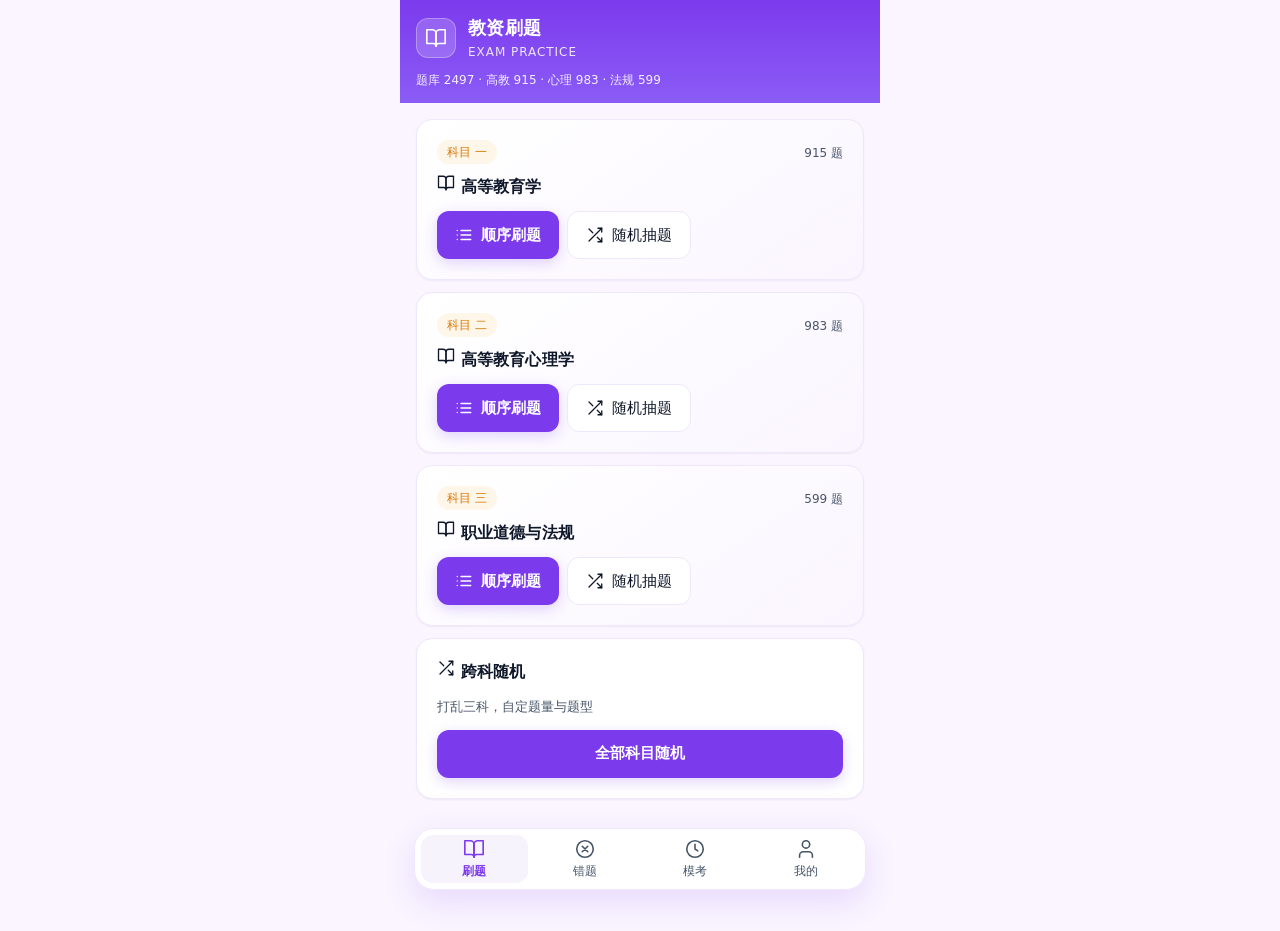
==== index.html @ 5029263a "feat: redesign app with design tokens, SVG icon set, and a11y polish" ====
<!DOCTYPE html>
<html lang="zh-CN">
<head>
<meta charset="UTF-8" />
<meta name="viewport" content="width=device-width, initial-scale=1, viewport-fit=cover" />
<meta name="theme-color" content="#7C3AED" />
<title>教资刷题</title>
<link rel="stylesheet" href="assets/design-tokens.css" />
<style>
  * { box-sizing: border-box; -webkit-tap-highlight-color: transparent; }
  html { max-width: 480px; margin: 0 auto; }
  body {
    margin: 0;
    font-family: var(--font-sans);
    font-size: var(--text-base);
    line-height: 1.5;
    color: var(--color-foreground);
    background: var(--color-background);
    min-height: 100vh;
    padding-bottom: calc(88px + env(safe-area-inset-bottom, 0px));
  }
  button, input, select { font: inherit; cursor: pointer; }
  button:focus-visible, a:focus-visible, select:focus-visible, input:focus-visible {
    outline: 2px solid var(--color-ring);
    outline-offset: 2px;
  }
  @media (prefers-reduced-motion: reduce) {
    *, *::before, *::after { transition: none !important; animation: none !important; }
  }

  .icon {
    width: 22px;
    height: 22px;
    flex: 0 0 auto;
    stroke: currentColor;
    fill: none;
    stroke-width: 1.75;
    stroke-linecap: round;
    stroke-linejoin: round;
  }
  .icon-sm { width: 18px; height: 18px; }

  header.app {
    position: sticky;
    top: 0;
    z-index: 20;
    padding: calc(14px + env(safe-area-inset-top, 0px)) var(--space-page) 14px;
    background: linear-gradient(180deg, var(--color-primary), var(--color-secondary));
    color: var(--color-on-primary);
  }
  .brand {
    display: flex;
    align-items: center;
    gap: var(--space-3);
  }
  .brand-mark {
    width: 40px;
    height: 40px;
    border-radius: var(--radius-md);
    background: rgba(255,255,255,0.18);
    border: 1px solid rgba(255,255,255,0.3);
    display: grid;
    place-items: center;
  }
  .brand-mark svg { width: 22px; height: 22px; }
  .brand h1 {
    margin: 0;
    font-size: var(--text-lg);
    font-weight: 650;
    letter-spacing: 0.02em;
  }
  .brand p {
    margin: 2px 0 0;
    font-size: var(--text-xs);
    opacity: 0.85;
    letter-spacing: 0.08em;
  }
  #bankMeta {
    margin-top: 10px;
    font-size: var(--text-xs);
    opacity: 0.9;
  }

  main {
    padding: var(--space-4) var(--space-page) var(--space-8);
  }

  nav.tabbar {
    position: fixed;
    left: 50%;
    transform: translateX(-50%);
    bottom: calc(10px + env(safe-area-inset-bottom, 0px));
    width: min(452px, calc(100% - 24px));
    display: grid;
    grid-template-columns: repeat(4, 1fr);
    gap: var(--space-1);
    padding: 6px;
    background: rgba(255,255,255,0.96);
    border: 1px solid var(--color-border);
    border-radius: var(--radius-xl);
    box-shadow: var(--shadow-nav);
    backdrop-filter: blur(10px);
    z-index: 30;
  }
  nav.tabbar button {
    min-height: var(--hit-min);
    border: 0;
    border-radius: var(--radius-md);
    background: transparent;
    color: var(--color-muted-foreground);
    display: flex;
    flex-direction: column;
    align-items: center;
    justify-content: center;
    gap: 2px;
    font-size: var(--text-xs);
    transition: background 0.18s ease, color 0.18s ease;
  }
  nav.tabbar button.active {
    background: var(--color-muted);
    color: var(--color-primary);
    font-weight: 600;
  }

  .card {
    background: var(--card-bg);
    border: 1px solid var(--card-border);
    border-radius: var(--radius-card);
    box-shadow: var(--shadow-sm);
    padding: var(--space-card);
    margin-bottom: var(--space-3);
    transition: box-shadow 0.2s ease, border-color 0.2s ease;
  }
  .card.hero { background: linear-gradient(145deg, #fff 0%, var(--color-violet-50) 100%); }
  .muted { color: var(--color-muted-foreground); font-size: var(--text-sm); }
  h2 {
    margin: 0 0 var(--space-2);
    font-size: var(--text-md);
    font-weight: 650;
    letter-spacing: 0.01em;
  }
  .stem {
    margin: var(--space-3) 0 var(--space-4);
    font-size: var(--text-md);
    line-height: 1.65;
    font-weight: 500;
  }

  .btn {
    min-height: var(--hit-min);
    display: inline-flex;
    align-items: center;
    justify-content: center;
    gap: 8px;
    border: 0;
    border-radius: var(--radius-control);
    padding: 0 18px;
    background: var(--button-bg);
    color: var(--button-fg);
    font-size: var(--text-base);
    font-weight: 600;
    box-shadow: 0 4px 14px rgba(124, 58, 237, 0.22);
    transition: transform 0.12s ease, filter 0.15s ease;
  }
  .btn:hover { filter: brightness(1.05); }
  .btn:active { transform: scale(0.98); }
  .btn.ghost {
    background: var(--color-card);
    color: var(--color-foreground);
    border: 1px solid var(--color-border);
    box-shadow: none;
    font-weight: 500;
  }
  .btn.danger {
    background: var(--color-destructive);
    box-shadow: 0 4px 14px rgba(220, 38, 38, 0.2);
  }
  .btn.block { width: 100%; }
  .row {
    display: flex;
    flex-wrap: wrap;
    gap: var(--space-2);
    margin-top: var(--space-3);
    align-items: center;
  }

  .badge {
    display: inline-flex;
    align-items: center;
    min-height: 24px;
    padding: 0 10px;
    border-radius: var(--radius-pill);
    background: var(--color-muted);
    color: var(--color-muted-foreground);
    font-size: var(--text-xs);
    margin-right: 6px;
    margin-bottom: 6px;
    white-space: nowrap;
  }
  .badge.accent {
    background: var(--color-muted);
    color: var(--color-primary);
    border: 1px solid var(--color-border);
  }
  .badge.gold {
    background: #FEF6E8;
    color: var(--color-warning, #D97706);
  }

  .opt {
    display: flex;
    width: 100%;
    min-height: var(--hit-min);
    align-items: flex-start;
    gap: var(--space-3);
    text-align: left;
    border: 1.5px solid var(--option-border);
    border-radius: var(--radius-control);
    background: var(--option-bg);
    padding: 12px;
    margin-bottom: var(--space-2);
    font-size: var(--text-base);
    line-height: 1.45;
    transition: border-color 0.15s ease, background 0.15s ease;
  }
  .opt .bubble {
    width: 28px;
    height: 28px;
    border-radius: 50%;
    border: 1.5px solid var(--color-border);
    display: grid;
    place-items: center;
    font-size: var(--text-xs);
    font-weight: 700;
    color: var(--color-muted-foreground);
    margin-top: 2px;
  }
  .opt .otext { flex: 1; padding-top: 3px; min-width: 0; }
  .opt.selected {
    border-color: var(--color-primary);
    background: var(--option-selected-bg);
  }
  .opt.selected .bubble {
    background: var(--color-primary);
    border-color: var(--color-primary);
    color: var(--color-on-primary);
  }
  .opt.correct {
    border-color: var(--color-success);
    background: var(--option-correct-bg);
  }
  .opt.correct .bubble {
    background: var(--color-success);
    border-color: var(--color-success);
    color: var(--color-on-primary);
  }
  .opt.wrong {
    border-color: var(--color-destructive);
    background: var(--option-wrong-bg);
  }
  .opt.wrong .bubble {
    background: var(--color-destructive);
    border-color: var(--color-destructive);
    color: var(--color-on-primary);
  }

  .qhead {
    display: flex;
    justify-content: space-between;
    align-items: flex-start;
    gap: var(--space-2);
  }
  .qindex {
    font-size: var(--text-xs);
    color: var(--color-muted-foreground);
    font-variant-numeric: tabular-nums;
    white-space: nowrap;
    padding-top: 4px;
  }
  .stat-grid {
    display: grid;
    grid-template-columns: repeat(3, 1fr);
    gap: var(--space-2);
    margin-top: var(--space-3);
  }
  .stat {
    background: var(--color-muted);
    border-radius: var(--radius-md);
    padding: 12px 8px;
    text-align: center;
  }
  .stat .n {
    font-size: var(--text-lg);
    font-weight: 700;
    color: var(--color-primary);
    font-variant-numeric: tabular-nums;
  }
  .stat .l {
    font-size: var(--text-xs);
    color: var(--color-muted-foreground);
    margin-top: 2px;
  }
  .result-line {
    display: flex;
    align-items: center;
    justify-content: space-between;
    gap: var(--space-2);
    width: 100%;
    flex-wrap: wrap;
  }
  .tag-ok { color: var(--color-success); font-weight: 650; display: inline-flex; align-items: center; gap: 6px; }
  .tag-bad { color: var(--color-destructive); font-weight: 650; display: inline-flex; align-items: center; gap: 6px; }
  .hidden { display: none !important; }
  label { font-size: var(--text-base); }
  select, input[type="number"] {
    min-height: 44px;
    padding: 8px 10px;
    border: 1px solid var(--color-border);
    border-radius: var(--radius-control);
    background: var(--color-card);
    color: var(--color-foreground);
  }
  .icon-row {
    display: inline-flex;
    align-items: center;
    gap: 6px;
  }

  @media (min-width: 768px) {
    main { max-width: 480px; margin: 0 auto; }
  }
</style>
</head>
<body>
<svg xmlns="http://www.w3.org/2000/svg" style="display:none" aria-hidden="true">
  <symbol id="i-book" viewBox="0 0 24 24"><path d="M2 3h6a4 4 0 0 1 4 4v14a3 3 0 0 0-3-3H2z"/><path d="M22 3h-6a4 4 0 0 0-4 4v14a3 3 0 0 1 3-3h7z"/></symbol>
  <symbol id="i-x-circle" viewBox="0 0 24 24"><circle cx="12" cy="12" r="9"/><path d="m15 9-6 6M9 9l6 6"/></symbol>
  <symbol id="i-clock" viewBox="0 0 24 24"><circle cx="12" cy="12" r="9"/><path d="M12 7v5l3 2"/></symbol>
  <symbol id="i-user" viewBox="0 0 24 24"><path d="M19 21v-2a4 4 0 0 0-4-4H9a4 4 0 0 0-4 4v2"/><circle cx="12" cy="7" r="4"/></symbol>
  <symbol id="i-check-circle" viewBox="0 0 24 24"><circle cx="12" cy="12" r="9"/><path d="m9 12 2 2 4-4"/></symbol>
  <symbol id="i-shuffle" viewBox="0 0 24 24"><path d="M16 3h5v5"/><path d="M4 20 21 3"/><path d="M21 16v5h-5"/><path d="m15 15 6 6"/><path d="M4 4l5 5"/></symbol>
  <symbol id="i-list" viewBox="0 0 24 24"><path d="M8 6h13M8 12h13M8 18h13M3 6h.01M3 12h.01M3 18h.01"/></symbol>
  <symbol id="i-pencil" viewBox="0 0 24 24"><path d="M12 20h9"/><path d="M16.5 3.5a2.1 2.1 0 0 1 3 3L7 19l-4 1 1-4Z"/></symbol>
</svg>

<header class="app">
  <div class="brand">
    <div class="brand-mark" aria-hidden="true">
      <svg class="icon" style="stroke:#fff"><use href="#i-book"/></svg>
    </div>
    <div>
      <h1>教资刷题</h1>
      <p>EXAM PRACTICE</p>
    </div>
  </div>
  <div id="bankMeta">加载题库…</div>
</header>
<main id="main"></main>
<nav class="tabbar" id="tabbar" aria-label="主导航">
  <button type="button" data-tab="practice" class="active" aria-current="page">
    <svg class="icon" aria-hidden="true"><use href="#i-book"/></svg>刷题
  </button>
  <button type="button" data-tab="wrong">
    <svg class="icon" aria-hidden="true"><use href="#i-x-circle"/></svg>错题
  </button>
  <button type="button" data-tab="exam">
    <svg class="icon" aria-hidden="true"><use href="#i-clock"/></svg>模考
  </button>
  <button type="button" data-tab="me">
    <svg class="icon" aria-hidden="true"><use href="#i-user"/></svg>我的
  </button>
</nav>
<script src="bank.js"></script>
<script>
(function () {
  const STATE_KEY = "jiaozhi_v1";
  const TYPE_LABEL = { single: "单选", multiple: "多选", judge: "判断" };
  const subjName = {
    edu: "高等教育学",
    psy: "高等教育心理学",
    law: "职业道德与法规",
    unknown: "其他",
  };

  let practiceSession = null;
  let examSession = null;

  function bankReady() {
    return Array.isArray(window.BANK) && window.BANK.length > 0;
  }

  function emptyState() {
    return {
      wrong: [],
      progress: {},
      exams: [],
      settings: { autoRemoveWrong: false },
    };
  }

  function loadState() {
    try {
      const raw = localStorage.getItem(STATE_KEY);
      if (!raw) return emptyState();
      const s = JSON.parse(raw);
      return {
        wrong: Array.isArray(s.wrong) ? s.wrong : [],
        progress: s.progress || {},
        exams: Array.isArray(s.exams) ? s.exams.slice(0, 20) : [],
        settings: {
          autoRemoveWrong: !!((s.settings || {}).autoRemoveWrong),
        },
      };
    } catch (e) {
      try {
        localStorage.removeItem(STATE_KEY);
      } catch (e2) {}
      return emptyState();
    }
  }

  function saveState(state) {
    try {
      localStorage.setItem(STATE_KEY, JSON.stringify(state));
    } catch (e) {
      alert("进度保存失败，已尝试继续");
    }
  }

  function scoreAnswer(type, userAnswer, keyAnswer) {
    const u = (userAnswer || []).slice().sort().join(",");
    const k = (keyAnswer || []).slice().sort().join(",");
    return u === k && u.length > 0;
  }

  function escapeHtml(s) {
    return String(s).replace(/[&<>"']/g, (c) =>
      ({ "&": "&amp;", "<": "&lt;", ">": "&gt;", '"': "&quot;", "'": "&#39;" }[c])
    );
  }

  function icon(name, cls) {
    return (
      '<svg class="icon ' +
      (cls || "") +
      '" aria-hidden="true"><use href="#i-' +
      name +
      '"/></svg>'
    );
  }

  function bubbleLabel(id) {
    if (id === "TRUE") return "对";
    if (id === "FALSE") return "错";
    return id;
  }

  function pickRandom(list, n) {
    const arr = list.slice();
    for (let i = arr.length - 1; i > 0; i--) {
      const j = Math.floor(Math.random() * (i + 1));
      const t = arr[i];
      arr[i] = arr[j];
      arr[j] = t;
    }
    return arr.slice(0, Math.max(0, n));
  }

  function filterBySubject(subject) {
    if (!subject || subject === "all") return window.BANK.slice();
    return window.BANK.filter((q) => q.subject === subject);
  }

  function addWrong(state, q) {
    if (state.wrong.indexOf(q.uid) < 0) state.wrong.push(q.uid);
  }

  function removeWrong(state, uid) {
    state.wrong = state.wrong.filter((x) => x !== uid);
  }

  function showTab(name) {
    document.querySelectorAll("#tabbar button").forEach((b) => {
      const on = b.dataset.tab === name;
      b.classList.toggle("active", on);
      if (on) b.setAttribute("aria-current", "page");
      else b.removeAttribute("aria-current");
    });
    render(name);
  }

  function render(tab) {
    const main = document.getElementById("main");
    const meta = document.getElementById("bankMeta");
    if (!bankReady()) {
      meta.textContent = "题库未就绪";
      main.innerHTML =
        '<div class="card"><h2>题库未就绪</h2><p class="muted">请先生成 bank.js 再使用刷题功能。</p></div>';
      return;
    }
    meta.textContent =
      "题库 " +
      window.BANK.length +
      " · 高教 " +
      filterBySubject("edu").length +
      " · 心理 " +
      filterBySubject("psy").length +
      " · 法规 " +
      filterBySubject("law").length;
    if (tab === "practice") renderPractice(main);
    else if (tab === "wrong") renderWrong(main);
    else if (tab === "exam") renderExam(main);
    else renderMe(main);
  }

  function startSession(list, subject, modeLabel) {
    if (!list.length) {
      alert("该科暂无题");
      return;
    }
    practiceSession = {
      list: list.slice(),
      idx: 0,
      subject: subject,
      modeLabel: modeLabel,
      selected: [],
      locked: false,
    };
    JZ.showTab("practice");
  }

  function startSeq(subject) {
    startSession(filterBySubject(subject), subject, "顺序");
  }

  function startRand(subject) {
    const main = document.getElementById("main");
    const base = filterBySubject(subject);
    main.innerHTML =
      '<div class="card"><h2>' +
      icon("shuffle") +
      " 随机抽题</h2>" +
      '<p class="muted">科目：' +
      (subject === "all" ? "全部" : subjName[subject] || subject) +
      " · 池内 " +
      base.length +
      " 题</p>" +
      '<div class="row"><label for="randN">题量</label> <select id="randN"><option>10</option><option selected>20</option><option>50</option><option value="custom">自定义</option></select> ' +
      '<input id="randCustom" class="hidden" type="number" min="1" placeholder="N" aria-label="自定义题量" style="width:88px" /></div>' +
      '<div class="row"><label><input type="checkbox" data-type="single" checked /> 单选</label>' +
      '<label><input type="checkbox" data-type="multiple" checked /> 多选</label>' +
      '<label><input type="checkbox" data-type="judge" checked /> 判断</label></div>' +
      '<div class="row"><button type="button" class="btn" id="randGo">开始</button>' +
      '<button type="button" class="btn ghost" id="randBack">返回</button></div></div>';
    const nSel = document.getElementById("randN");
    const nCustom = document.getElementById("randCustom");
    nSel.addEventListener("change", () =>
      nCustom.classList.toggle("hidden", nSel.value !== "custom")
    );
    document.getElementById("randBack").addEventListener("click", () => {
      practiceSession = null;
      JZ.showTab("practice");
    });
    document.getElementById("randGo").addEventListener("click", () => {
      const types = Array.from(
        main.querySelectorAll("input[data-type]:checked")
      ).map((x) => x.dataset.type);
      let n =
        nSel.value === "custom"
          ? parseInt(nCustom.value || "0", 10)
          : parseInt(nSel.value, 10);
      const pool = base.filter((q) => types.indexOf(q.type) >= 0);
      if (!n || n < 1) n = Math.min(20, pool.length);
      startSession(pickRandom(pool, n), subject, "随机");
    });
  }

  function renderPractice(main) {
    const state = JZ.loadState();
    if (!practiceSession) {
      const cards = ["edu", "psy", "law"]
        .map((s, i) => {
          const n = filterBySubject(s).length;
          const tag = ["一", "二", "三"][i];
          return (
            '<div class="card hero"><div class="qhead"><div><span class="badge gold">科目 ' +
            tag +
            '</span><h2 style="margin:4px 0 0">' +
            icon("book", "icon-sm") +
            " " +
            subjName[s] +
            '</h2></div><div class="qindex">' +
            n +
            ' 题</div></div><div class="row">' +
            '<button type="button" class="btn" data-go="seq" data-subject="' +
            s +
            '">' +
            icon("list", "icon-sm") +
            "顺序刷题</button>" +
            '<button type="button" class="btn ghost" data-go="rand" data-subject="' +
            s +
            '">' +
            icon("shuffle", "icon-sm") +
            "随机抽题</button></div></div>"
          );
        })
        .join("");
      main.innerHTML =
        cards +
        '<div class="card"><h2>' +
        icon("shuffle", "icon-sm") +
        ' 跨科随机</h2><p class="muted">打乱三科，自定题量与题型</p><div class="row">' +
        '<button type="button" class="btn block" data-go="rand" data-subject="all">全部科目随机</button>' +
        "</div></div>";
      main.querySelectorAll("[data-go]").forEach((b) => {
        b.addEventListener("click", () => {
          if (b.dataset.go === "seq") startSeq(b.dataset.subject);
          else startRand(b.dataset.subject);
        });
      });
      return;
    }
    drawQuestion(main, state);
  }

  function renderOptions(container, q, options) {
    container.innerHTML = options
      .map(
        (o) =>
          '<button type="button" class="opt" data-id="' +
          o.id +
          '"><span class="bubble">' +
          bubbleLabel(o.id) +
          '</span><span class="otext">' +
          escapeHtml(o.value) +
          "</span></button>"
      )
      .join("");
    container.querySelectorAll(".opt").forEach((btn) => {
      btn.addEventListener("click", () => onPick(btn, q));
    });
  }

  function onPick(btn, q) {
    if (!practiceSession || practiceSession.locked) return;
    const id = btn.dataset.id;
    if (q.type === "multiple") {
      btn.classList.toggle("selected");
    } else {
      document
        .querySelectorAll("#opts .opt")
        .forEach((b) => b.classList.remove("selected"));
      btn.classList.add("selected");
      practiceSession.selected = [id];
      lockAnswer(document.getElementById("main"), JZ.loadState(), false);
    }
  }

  function currentSelected() {
    return Array.from(document.querySelectorAll("#opts .opt.selected")).map(
      (b) => b.dataset.id
    );
  }

  function lockAnswer(main, state, isMultiple) {
    const s = practiceSession;
    if (!s || s.locked) return;
    const q = s.list[s.idx];
    const selected = isMultiple ? currentSelected() : s.selected;
    if (!selected.length) return;
    s.selected = selected;
    s.locked = true;
    const ok = JZ.scoreAnswer(q.type, selected, q.answer);
    document.querySelectorAll("#opts .opt").forEach((b) => {
      const id = b.dataset.id;
      const should = q.answer.indexOf(id) >= 0;
      if (should) b.classList.add("correct");
      else if (b.classList.contains("selected")) b.classList.add("wrong");
      b.disabled = true;
    });
    if (!ok) addWrong(state, q);
    else if (state.settings.autoRemoveWrong) removeWrong(state, q.uid);
    JZ.saveState(state);
    const actions = document.getElementById("actions");
    actions.innerHTML =
      '<div class="result-line"><span class="' +
      (ok ? "tag-ok" : "tag-bad") +
      '">' +
      icon(ok ? "check-circle" : "x-circle", "icon-sm") +
      (ok ? "答对" : "答错 · 正确 " + q.answer.join("")) +
      '</span><button type="button" class="btn" id="nextBtn">下一题</button></div>';
    document.getElementById("nextBtn").addEventListener("click", () => {
      s.idx += 1;
      s.selected = [];
      s.locked = false;
      JZ.showTab("practice");
    });
  }

  function drawQuestion(main, state) {
    const s = practiceSession;
    const q = s.list[s.idx];
    if (!q) {
      practiceSession = null;
      renderPractice(main);
      return;
    }
    const typeLabel = TYPE_LABEL[q.type] || q.type;
    main.innerHTML =
      '<div class="card">' +
      '<div class="qhead"><div><span class="badge accent">' +
      typeLabel +
      '</span><span class="badge">' +
      s.modeLabel +
      '</span><span class="badge">' +
      (subjName[q.subject] || q.subject) +
      '</span></div><div class="qindex">' +
      (s.idx + 1) +
      "/" +
      s.list.length +
      '</div></div>' +
      '<div class="stem">' +
      escapeHtml(q.stem) +
      '</div><div id="opts"></div>' +
      '<div class="row" id="actions">' +
      '<button type="button" class="btn ghost" id="quitBtn">退出</button></div></div>';
    const opts = document.getElementById("opts");
    if (q.type === "judge") {
      renderOptions(opts, q, [
        { id: "TRUE", value: "正确" },
        { id: "FALSE", value: "错误" },
      ]);
    } else {
      renderOptions(opts, q, q.options);
    }
    const actions = document.getElementById("actions");
    document.getElementById("quitBtn").addEventListener("click", () => {
      practiceSession = null;
      JZ.showTab("practice");
    });
    if (q.type === "multiple") {
      const submit = document.createElement("button");
      submit.type = "button";
      submit.className = "btn";
      submit.id = "submitBtn";
      submit.textContent = "提交";
      actions.appendChild(submit);
      submit.addEventListener("click", () => lockAnswer(main, state, true));
    }
  }

  function renderWrong(main) {
    const state = JZ.loadState();
    const all = state.wrong
      .map((uid) => window.BANK.find((q) => q.uid === uid))
      .filter(Boolean);
    const missing = state.wrong.length - all.length;
    if (missing > 0) {
      state.wrong = all.map((q) => q.uid);
      JZ.saveState(state);
    }
    let filter = "all";
    function draw() {
      const list =
        filter === "all" ? all : all.filter((q) => q.subject === filter);
      const emptyArt =
        !all.length
          ? '<div class="card" style="text-align:center"><img src="assets/empty-state.png" alt="" width="160" height="160" style="width:160px;height:160px;object-fit:contain;border-radius:12px" /><p class="muted">暂无错题，继续保持</p></div>'
          : "";
      main.innerHTML =
        emptyArt +
        '<div class="card"><h2>' +
        icon("x-circle", "icon-sm") +
        ' 错题本</h2><p class="muted">' +
        all.length +
        " 题" +
        (missing ? "（已清理 " + missing + " 条失效）" : "") +
        '</p><div class="row">' +
        '<button type="button" class="btn ghost" data-f="all">全部</button>' +
        '<button type="button" class="btn ghost" data-f="edu">高教</button>' +
        '<button type="button" class="btn ghost" data-f="psy">心理</button>' +
        '<button type="button" class="btn ghost" data-f="law">道德法规</button>' +
        '<button type="button" class="btn" id="reWrong">重刷 ' +
        list.length +
        " 题</button></div></div>" +
        list
          .map(
            (q, i) =>
              '<div class="card"><div class="qhead"><div><span class="badge accent">' +
              (TYPE_LABEL[q.type] || "") +
              '</span><span class="badge">' +
              (subjName[q.subject] || q.subject) +
              '</span></div></div><div class="stem">' +
              escapeHtml(q.stem) +
              '</div><div class="row"><button type="button" class="btn ghost" data-off="' +
              i +
              '">移出</button></div></div>'
          )
          .join("");
      main.querySelectorAll("[data-f]").forEach((b) =>
        b.addEventListener("click", () => {
          filter = b.dataset.f;
          draw();
        })
      );
      main.querySelectorAll("[data-off]").forEach((b) =>
        b.addEventListener("click", () => {
          const q = list[parseInt(b.dataset.off, 10)];
          removeWrong(state, q.uid);
          JZ.saveState(state);
          renderWrong(main);
        })
      );
      const re = document.getElementById("reWrong");
      if (re)
        re.addEventListener("click", () => {
          if (!list.length) return;
          startSession(list.slice(), filter, "错题重刷");
        });
    }
    draw();
  }

  function assemblePaper(bank, opts) {
    const types =
      opts.types && opts.types.length
        ? opts.types
        : ["single", "multiple", "judge"];
    const pool = bank.filter(
      (q) =>
        types.indexOf(q.type) >= 0 &&
        (!opts.subject || opts.subject === "all" || q.subject === opts.subject)
    );
    if (opts.mode === "randomN") {
      return pickRandom(pool, opts.n || 20);
    }
    const quota = { single: 40, multiple: 20, judge: 20 };
    const picked = [];
    const used = new Set();
    const lack = [];
    ["single", "multiple", "judge"].forEach((t) => {
      if (types.indexOf(t) < 0) return;
      const seg = pickRandom(
        pool.filter((q) => q.type === t && !used.has(q.uid)),
        quota[t]
      );
      seg.forEach((q) => {
        used.add(q.uid);
        picked.push(q);
      });
      if (seg.length < quota[t]) lack.push(t + "不足" + quota[t]);
    });
    const totalWant = 80;
    if (picked.length < totalWant) {
      const rest = pickRandom(
        pool.filter((q) => !used.has(q.uid)),
        totalWant - picked.length
      );
      rest.forEach((q) => {
        used.add(q.uid);
        picked.push(q);
      });
    }
    picked.lackHint = lack.length ? lack.join("；") : "";
    return picked;
  }

  function renderExam(main) {
    const state = JZ.loadState();
    if (!examSession) {
      main.innerHTML =
        '<div class="card"><h2>' +
        icon("clock", "icon-sm") +
        ' 模拟考试</h2>' +
        '<p class="muted">默认 40 单选 + 20 多选 + 20 判断；多选全对才算对；交卷后显示答案。</p>' +
        '<div class="row"><label for="exMode">模式</label> <select id="exMode"><option value="classic">标准 80 题</option><option value="randomN">随机 N 题</option></select></div>' +
        '<div class="row"><label for="exN">N</label> <input id="exN" type="number" value="20" min="1" style="width:88px" disabled />' +
        '<label for="exMin">限时（分）</label> <select id="exMin"><option>30</option><option>60</option><option>90</option><option selected>100</option><option>120</option><option value="0">不限时</option></select></div>' +
        '<div class="row"><label><input type="checkbox" data-type="single" checked /> 单</label>' +
        '<label><input type="checkbox" data-type="multiple" checked /> 多</label>' +
        '<label><input type="checkbox" data-type="judge" checked /> 判</label></div>' +
        '<div class="row"><button type="button" class="btn" id="exGo">开始考试</button></div></div>' +
        '<div class="card"><h2>最近成绩</h2>' +
        (state.exams.length
          ? state.exams
              .map(
                (e) =>
                  '<p class="muted">' +
                  escapeHtml(e.at) +
                  " · " +
                  e.right +
                  "/" +
                  e.total +
                  " · " +
                  escapeHtml(e.modeLabel) +
                  "</p>"
              )
              .join("")
          : '<p class="muted">暂无记录</p>') +
        "</div>";
      const mode = document.getElementById("exMode");
      const nInput = document.getElementById("exN");
      mode.addEventListener("change", () => {
        nInput.disabled = mode.value !== "randomN";
      });
      document.getElementById("exGo").addEventListener("click", () => {
        const types = Array.from(
          main.querySelectorAll("input[data-type]:checked")
        ).map((x) => x.dataset.type);
        const opts = {
          mode: mode.value,
          n: parseInt(nInput.value || "20", 10),
          types: types,
          subject: "all",
        };
        const list = assemblePaper(window.BANK, opts);
        if (!list.length) {
          alert("题量不足，无法组卷");
          return;
        }
        const minutes = parseInt(document.getElementById("exMin").value, 10);
        examSession = {
          list: list,
          idx: 0,
          answers: {},
          deadline: minutes > 0 ? Date.now() + minutes * 60000 : null,
          modeLabel: opts.mode === "classic" ? "标准卷" : "随机" + opts.n,
          lackHint: list.lackHint || "",
          submitted: false,
          timer: null,
        };
        if (examSession.lackHint)
          alert("题型不足已自动补齐：" + examSession.lackHint);
        drawExam(main);
      });
      return;
    }
    drawExam(main);
  }

  function drawExam(main) {
    const s = examSession;
    if (!s || s.submitted) return drawExamResult(main);
    const q = s.list[s.idx];
    const left = s.deadline
      ? Math.max(0, Math.floor((s.deadline - Date.now()) / 1000))
      : null;
    const timeTxt =
      left == null
        ? "不限时"
        : "剩余 " +
          Math.floor(left / 60) +
          ":" +
          String(left % 60).padStart(2, "0");
    main.innerHTML =
      '<div class="card"><div class="qhead"><div><span class="badge accent">' +
      (TYPE_LABEL[q.type] || "") +
      '</span><span class="badge">' +
      s.modeLabel +
      '</span></div><div class="qindex" id="exClock">' +
      (s.idx + 1) +
      "/" +
      s.list.length +
      " · " +
      timeTxt +
      '</div></div><div class="stem">' +
      escapeHtml(q.stem) +
      '</div><div id="opts"></div><div class="row">' +
      '<button type="button" class="btn ghost" id="exPrev">上一题</button>' +
      '<button type="button" class="btn ghost" id="exNext">下一题</button>' +
      '<button type="button" class="btn" id="exSubmit">交卷</button></div></div>';
    const opts = document.getElementById("opts");
    const choices =
      q.type === "judge"
        ? [
            { id: "TRUE", value: "正确" },
            { id: "FALSE", value: "错误" },
          ]
        : q.options;
    const saved = s.answers[q.uid] || [];
    opts.innerHTML = choices
      .map((o) => {
        const sel = saved.indexOf(o.id) >= 0 ? " selected" : "";
        return (
          '<button type="button" class="opt' +
          sel +
          '" data-id="' +
          o.id +
          '"><span class="bubble">' +
          bubbleLabel(o.id) +
          '</span><span class="otext">' +
          escapeHtml(o.value) +
          "</span></button>"
        );
      })
      .join("");
    opts.querySelectorAll(".opt").forEach((btn) => {
      btn.addEventListener("click", () => {
        const id = btn.dataset.id;
        let cur = (s.answers[q.uid] || []).slice();
        if (q.type === "multiple") {
          const i = cur.indexOf(id);
          if (i >= 0) cur.splice(i, 1);
          else cur.push(id);
          btn.classList.toggle("selected");
        } else {
          cur = [id];
          opts.querySelectorAll(".opt").forEach((b) =>
            b.classList.remove("selected")
          );
          btn.classList.add("selected");
        }
        s.answers[q.uid] = cur;
      });
    });
    document.getElementById("exPrev").addEventListener("click", () => {
      if (s.idx > 0) s.idx -= 1;
      drawExam(main);
    });
    document.getElementById("exNext").addEventListener("click", () => {
      if (s.idx < s.list.length - 1) s.idx += 1;
      drawExam(main);
    });
    document
      .getElementById("exSubmit")
      .addEventListener("click", () => submitExam(main, false));
    if (s.deadline) {
      if (s.timer) clearInterval(s.timer);
      s.timer = setInterval(() => {
        if (!examSession || examSession.submitted) return;
        if (Date.now() >= s.deadline) {
          clearInterval(s.timer);
          submitExam(document.getElementById("main"), true);
        } else {
          const el = document.getElementById("exClock");
          if (el && s.list[s.idx]) {
            const sec = Math.max(
              0,
              Math.floor((s.deadline - Date.now()) / 1000)
            );
            el.textContent =
              s.idx +
              1 +
              "/" +
              s.list.length +
              " · 剩余 " +
              Math.floor(sec / 60) +
              ":" +
              String(sec % 60).padStart(2, "0");
          }
        }
      }, 1000);
    }
  }

  function submitExam(main, auto) {
    const s = examSession;
    if (!s || s.submitted) return;
    s.submitted = true;
    if (s.timer) clearInterval(s.timer);
    let right = 0;
    s.list.forEach((q) => {
      const ok = JZ.scoreAnswer(q.type, s.answers[q.uid] || [], q.answer);
      if (ok) right += 1;
    });
    const state = JZ.loadState();
    state.exams.unshift({
      at: new Date().toISOString().slice(0, 16).replace("T", " "),
      right: right,
      total: s.list.length,
      modeLabel: s.modeLabel + (auto ? "（自动交卷）" : ""),
    });
    state.exams = state.exams.slice(0, 20);
    JZ.saveState(state);
    drawExamResult(main, right, auto);
  }

  function drawExamResult(main, rightArg, auto) {
    const s = examSession;
    if (!s) return renderExam(main);
    let right = rightArg;
    if (right == null) {
      right = s.list.reduce(
        (n, q) =>
          n + (JZ.scoreAnswer(q.type, s.answers[q.uid] || [], q.answer) ? 1 : 0),
        0
      );
    }
    main.innerHTML =
      '<div class="card"><h2>' +
      icon("check-circle", "icon-sm") +
      " 考试结果" +
      (auto ? "（到时自动交卷）" : "") +
      '</h2><p class="stem">' +
      right +
      " / " +
      s.list.length +
      '</p><div class="row"><button type="button" class="btn" id="exDone">返回</button>' +
      '<button type="button" class="btn ghost" id="exToWrong">错题入本</button></div></div>' +
      s.list
        .map((q) => {
          const ok = JZ.scoreAnswer(q.type, s.answers[q.uid] || [], q.answer);
          const you = (s.answers[q.uid] || []).join("") || "—";
          return (
            '<div class="card"><div class="qhead"><div><span class="badge accent">' +
            (TYPE_LABEL[q.type] || "") +
            '</span></div><div class="qindex ' +
            (ok ? "tag-ok" : "tag-bad") +
            '">' +
            (ok ? "对" : "错") +
            '</div></div><div class="stem">' +
            escapeHtml(q.stem) +
            '</div><p class="muted">你的答案 ' +
            escapeHtml(you) +
            " · 正确 " +
            escapeHtml(q.answer.join("")) +
            "</p></div>"
          );
        })
        .join("");
    document.getElementById("exDone").addEventListener("click", () => {
      examSession = null;
      renderExam(main);
    });
    document.getElementById("exToWrong").addEventListener("click", () => {
      const state = JZ.loadState();
      s.list.forEach((q) => {
        if (!JZ.scoreAnswer(q.type, s.answers[q.uid] || [], q.answer))
          addWrong(state, q);
      });
      JZ.saveState(state);
      alert("错题已入本");
    });
  }

  function renderMe(main) {
    const state = JZ.loadState();
    const total = window.BANK.length;
    main.innerHTML =
      '<div class="card"><h2>' +
      icon("user", "icon-sm") +
      ' 我的</h2>' +
      '<div class="stat-grid"><div class="stat"><div class="n">' +
      total +
      '</div><div class="l">题库</div></div><div class="stat"><div class="n">' +
      state.wrong.length +
      '</div><div class="l">错题</div></div><div class="stat"><div class="n">' +
      state.exams.length +
      '</div><div class="l">模考</div></div></div>' +
      '<p class="muted" style="margin-top:12px">多选计分：全对才算对（固定）</p>' +
      '<label><input type="checkbox" id="autoOff" ' +
      (state.settings.autoRemoveWrong ? "checked" : "") +
      " /> 错题做对后自动移出</label>" +
      '<div class="row"><button type="button" class="btn danger" id="clearAll">清空进度与错题</button></div></div>';
    document.getElementById("autoOff").addEventListener("change", (e) => {
      state.settings.autoRemoveWrong = e.target.checked;
      JZ.saveState(state);
    });
    document.getElementById("clearAll").addEventListener("click", () => {
      if (!confirm("确认清空错题与进度？")) return;
      const s = emptyState();
      s.settings = state.settings;
      JZ.saveState(s);
      renderMe(main);
    });
  }

  document.getElementById("tabbar").addEventListener("click", (e) => {
    const btn = e.target.closest("button[data-tab]");
    if (btn) showTab(btn.dataset.tab);
  });

  window.JZ = {
    scoreAnswer: scoreAnswer,
    loadState: loadState,
    saveState: saveState,
    showTab: showTab,
    bankReady: bankReady,
    TYPE_LABEL: TYPE_LABEL,
    assemblePaper: assemblePaper,
    pickRandom: pickRandom,
  };
  showTab("practice");
})();
</script>
</body>
</html>
---- assets/design-tokens.css ----
/* Design Tokens — 教资刷题 (primitive → semantic → component) */
/* Source: assets/design-tokens.json */

:root {
  /* PRIMITIVE */
  --color-violet-600: #7C3AED;
  --color-violet-500: #8B5CF6;
  --color-violet-50: #FAF5FF;
  --color-violet-100: #F7F3FD;
  --color-violet-border: #EFE7FC;
  --color-emerald-600: #059669;
  --color-slate-900: #0F172A;
  --color-slate-600: #475569;
  --color-white: #FFFFFF;
  --color-red-600: #DC2626;
  --color-amber-500: #D97706;
  --color-ok-bg: #E8F8F0;
  --color-bad-bg: #FEECEC;

  --space-1: 4px;
  --space-2: 8px;
  --space-3: 12px;
  --space-4: 16px;
  --space-5: 20px;
  --space-6: 24px;
  --space-8: 32px;

  --radius-sm: 8px;
  --radius-md: 12px;
  --radius-lg: 16px;
  --radius-xl: 20px;
  --radius-pill: 999px;

  --font-sans: Inter, "PingFang SC", "Microsoft YaHei", system-ui, sans-serif;

  --text-xs: 12px;
  --text-sm: 13px;
  --text-base: 15px;
  --text-md: 16px;
  --text-lg: 18px;
  --text-xl: 22px;

  --shadow-sm: 0 1px 2px rgba(15, 23, 42, 0.05);
  --shadow-md: 0 8px 24px rgba(15, 23, 42, 0.08);
  --shadow-nav: 0 12px 32px rgba(124, 58, 237, 0.14);

  /* SEMANTIC */
  --color-primary: var(--color-violet-600);
  --color-on-primary: var(--color-white);
  --color-secondary: var(--color-violet-500);
  --color-accent: var(--color-emerald-600);
  --color-background: var(--color-violet-50);
  --color-foreground: var(--color-slate-900);
  --color-card: var(--color-white);
  --color-muted: var(--color-violet-100);
  --color-muted-foreground: var(--color-slate-600);
  --color-border: var(--color-violet-border);
  --color-destructive: var(--color-red-600);
  --color-success: var(--color-emerald-600);
  --color-ring: var(--color-violet-600);

  --space-page: var(--space-4);
  --space-card: var(--space-5);
  --radius-card: var(--radius-lg);
  --radius-control: var(--radius-md);
  --hit-min: 48px;

  /* COMPONENT */
  --button-bg: var(--color-primary);
  --button-fg: var(--color-on-primary);
  --card-bg: var(--color-card);
  --card-border: var(--color-border);
  --option-bg: var(--color-card);
  --option-border: var(--color-border);
  --option-selected-bg: var(--color-violet-100);
  --option-correct-bg: var(--color-ok-bg);
  --option-wrong-bg: var(--color-bad-bg);
}
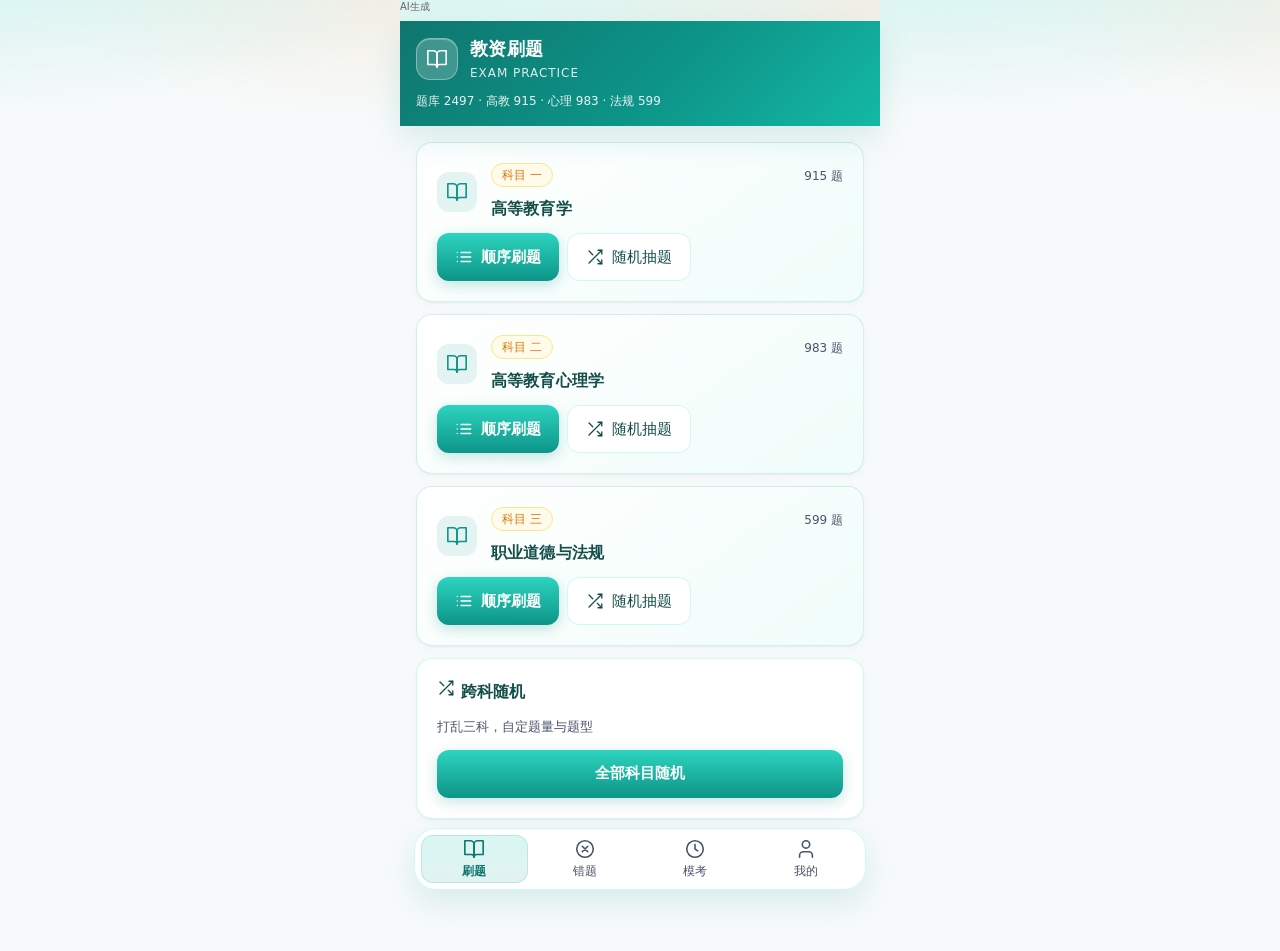
==== commit 916f652f: "style: LMS teal visual polish with progress bar and option accents" ====
--- a/index.html
+++ b/index.html
@@ -1,9 +1,10 @@
+<!-- AI生成 -->
 <!DOCTYPE html>
 <html lang="zh-CN">
 <head>
 <meta charset="UTF-8" />
 <meta name="viewport" content="width=device-width, initial-scale=1, viewport-fit=cover" />
-<meta name="theme-color" content="#7C3AED" />
+<meta name="theme-color" content="#0D9488" />
 <title>教资刷题</title>
 <link rel="stylesheet" href="assets/design-tokens.css" />
 <style>
@@ -15,7 +16,10 @@
     font-size: var(--text-base);
     line-height: 1.5;
     color: var(--color-foreground);
-    background: var(--color-background);
+    background:
+      radial-gradient(900px 280px at 10% -40px, rgba(45, 212, 191, 0.18), transparent 55%),
+      radial-gradient(700px 240px at 100% 0, rgba(217, 119, 6, 0.08), transparent 50%),
+      var(--color-background);
     min-height: 100vh;
     padding-bottom: calc(88px + env(safe-area-inset-bottom, 0px));
   }
@@ -44,9 +48,11 @@
     position: sticky;
     top: 0;
     z-index: 20;
-    padding: calc(14px + env(safe-area-inset-top, 0px)) var(--space-page) 14px;
-    background: linear-gradient(180deg, var(--color-primary), var(--color-secondary));
+    padding: calc(14px + env(safe-area-inset-top, 0px)) var(--space-page) 16px;
+    background:
+      linear-gradient(135deg, var(--color-primary-deep) 0%, var(--color-primary) 55%, #14B8A6 100%);
     color: var(--color-on-primary);
+    box-shadow: var(--shadow-nav);
   }
   .brand {
     display: flex;
@@ -54,13 +60,14 @@
     gap: var(--space-3);
   }
   .brand-mark {
-    width: 40px;
-    height: 40px;
-    border-radius: var(--radius-md);
-    background: rgba(255,255,255,0.18);
-    border: 1px solid rgba(255,255,255,0.3);
+    width: 42px;
+    height: 42px;
+    border-radius: 14px;
+    background: rgba(255,255,255,0.2);
+    border: 1px solid rgba(255,255,255,0.35);
     display: grid;
     place-items: center;
+    box-shadow: inset 0 1px 0 rgba(255,255,255,0.25);
   }
   .brand-mark svg { width: 22px; height: 22px; }
   .brand h1 {
@@ -117,9 +124,10 @@
     transition: background 0.18s ease, color 0.18s ease;
   }
   nav.tabbar button.active {
-    background: var(--color-muted);
-    color: var(--color-primary);
-    font-weight: 600;
+    background: linear-gradient(180deg, rgba(45, 212, 191, 0.18), rgba(13, 148, 136, 0.12));
+    color: var(--color-primary-deep);
+    font-weight: 650;
+    box-shadow: inset 0 0 0 1px rgba(13, 148, 136, 0.15);
   }
 
   .card {
@@ -131,7 +139,10 @@
     margin-bottom: var(--space-3);
     transition: box-shadow 0.2s ease, border-color 0.2s ease;
   }
-  .card.hero { background: linear-gradient(145deg, #fff 0%, var(--color-violet-50) 100%); }
+  .card.hero {
+    background: linear-gradient(145deg, #ffffff 0%, var(--color-teal-50) 100%);
+    border-color: rgba(13, 148, 136, 0.15);
+  }
   .muted { color: var(--color-muted-foreground); font-size: var(--text-sm); }
   h2 {
     margin: 0 0 var(--space-2);
@@ -141,9 +152,9 @@
   }
   .stem {
     margin: var(--space-3) 0 var(--space-4);
-    font-size: var(--text-md);
-    line-height: 1.65;
-    font-weight: 500;
+    font-size: var(--text-lg);
+    line-height: 1.7;
+    font-weight: 550;
   }
 
   .btn {
@@ -159,11 +170,11 @@
     color: var(--button-fg);
     font-size: var(--text-base);
     font-weight: 600;
-    box-shadow: 0 4px 14px rgba(124, 58, 237, 0.22);
+    box-shadow: 0 4px 14px rgba(13, 148, 136, 0.24);
     transition: transform 0.12s ease, filter 0.15s ease;
   }
-  .btn:hover { filter: brightness(1.05); }
-  .btn:active { transform: scale(0.98); }
+  .btn:hover { filter: brightness(1.06); cursor: pointer; }
+  .btn:active { transform: scale(0.97); filter: brightness(0.96); }
   .btn.ghost {
     background: var(--color-card);
     color: var(--color-foreground);
@@ -203,8 +214,41 @@
     border: 1px solid var(--color-border);
   }
   .badge.gold {
-    background: #FEF6E8;
-    color: var(--color-warning, #D97706);
+    background: var(--color-amber-50);
+    color: var(--color-accent);
+    border: 1px solid #FDE68A;
+  }
+
+  .progress-track {
+    height: 4px;
+    border-radius: var(--radius-pill);
+    background: var(--color-muted);
+    overflow: hidden;
+    margin-top: 10px;
+  }
+  .progress-fill {
+    height: 100%;
+    border-radius: var(--radius-pill);
+    background: linear-gradient(90deg, var(--color-secondary), var(--color-primary));
+    transition: width 0.25s ease;
+  }
+  .subject-tile {
+    width: 40px;
+    height: 40px;
+    border-radius: var(--radius-md);
+    display: grid;
+    place-items: center;
+    background: rgba(13, 148, 136, 0.1);
+    color: var(--color-primary);
+    margin-right: 4px;
+  }
+  .stem {
+    margin: var(--space-3) 0 var(--space-4);
+    font-size: var(--text-lg);
+    line-height: 1.7;
+    font-weight: 550;
+    letter-spacing: 0.01em;
+    color: var(--color-slate-900, var(--color-foreground));
   }
 
   .opt {
@@ -214,15 +258,18 @@
     align-items: flex-start;
     gap: var(--space-3);
     text-align: left;
-    border: 1.5px solid var(--option-border);
+    border: 1px solid var(--option-border);
+    border-left: 3px solid transparent;
     border-radius: var(--radius-control);
     background: var(--option-bg);
-    padding: 12px;
+    padding: 12px 12px 12px 14px;
     margin-bottom: var(--space-2);
     font-size: var(--text-base);
     line-height: 1.45;
-    transition: border-color 0.15s ease, background 0.15s ease;
-  }
+    box-shadow: var(--shadow-sm);
+    transition: border-color 0.15s ease, background 0.15s ease, transform 0.1s ease;
+  }
+  .opt:active:not(:disabled) { transform: scale(0.985); }
   .opt .bubble {
     width: 28px;
     height: 28px;
@@ -238,7 +285,9 @@
   .opt .otext { flex: 1; padding-top: 3px; min-width: 0; }
   .opt.selected {
     border-color: var(--color-primary);
+    border-left-color: var(--color-accent);
     background: var(--option-selected-bg);
+    box-shadow: 0 4px 14px rgba(13, 148, 136, 0.1);
   }
   .opt.selected .bubble {
     background: var(--color-primary);
@@ -247,6 +296,7 @@
   }
   .opt.correct {
     border-color: var(--color-success);
+    border-left-color: var(--color-success);
     background: var(--option-correct-bg);
   }
   .opt.correct .bubble {
@@ -256,6 +306,7 @@
   }
   .opt.wrong {
     border-color: var(--color-destructive);
+    border-left-color: var(--color-destructive);
     background: var(--option-wrong-bg);
   }
   .opt.wrong .bubble {
@@ -284,7 +335,8 @@
     margin-top: var(--space-3);
   }
   .stat {
-    background: var(--color-muted);
+    background: linear-gradient(180deg, #fff, var(--color-teal-50));
+    border: 1px solid var(--color-border);
     border-radius: var(--radius-md);
     padding: 12px 8px;
     text-align: center;
@@ -332,6 +384,8 @@
 </style>
 </head>
 <body>
+<p data-aigc-mark="1" style="margin:0 0 8px;font-size:10px;line-height:1.3;color:#6b6560;font-weight:400;">AI生成</p>
+
 <svg xmlns="http://www.w3.org/2000/svg" style="display:none" aria-hidden="true">
   <symbol id="i-book" viewBox="0 0 24 24"><path d="M2 3h6a4 4 0 0 1 4 4v14a3 3 0 0 0-3-3H2z"/><path d="M22 3h-6a4 4 0 0 0-4 4v14a3 3 0 0 1 3-3h7z"/></symbol>
   <symbol id="i-x-circle" viewBox="0 0 24 24"><circle cx="12" cy="12" r="9"/><path d="m15 9-6 6M9 9l6 6"/></symbol>
@@ -583,13 +637,13 @@
           const n = filterBySubject(s).length;
           const tag = ["一", "二", "三"][i];
           return (
-            '<div class="card hero"><div class="qhead"><div><span class="badge gold">科目 ' +
+            '<div class="card hero"><div class="qhead"><div style="display:flex;align-items:center;gap:10px"><div class="subject-tile">' +
+            icon("book") +
+            '</div><div><span class="badge gold">科目 ' +
             tag +
             '</span><h2 style="margin:4px 0 0">' +
-            icon("book", "icon-sm") +
-            " " +
             subjName[s] +
-            '</h2></div><div class="qindex">' +
+            '</h2></div></div><div class="qindex">' +
             n +
             ' 题</div></div><div class="row">' +
             '<button type="button" class="btn" data-go="seq" data-subject="' +
@@ -719,6 +773,9 @@
       "/" +
       s.list.length +
       '</div></div>' +
+      '<div class="progress-track" aria-hidden="true"><div class="progress-fill" style="width:' +
+      Math.round(((s.idx + 1) / s.list.length) * 100) +
+      '%"></div></div>' +
       '<div class="stem">' +
       escapeHtml(q.stem) +
       '</div><div id="opts"></div>' +
--- a/assets/design-tokens.css
+++ b/assets/design-tokens.css
@@ -1,21 +1,25 @@
-/* Design Tokens — 教资刷题 (primitive → semantic → component) */
-/* Source: assets/design-tokens.json */
+/* Design Tokens — 教资刷题 v2 (LMS teal / education)
+   Based on ui-ux-pro-max LMS palette + Chinese Simplified type */
 
 :root {
   /* PRIMITIVE */
-  --color-violet-600: #7C3AED;
-  --color-violet-500: #8B5CF6;
-  --color-violet-50: #FAF5FF;
-  --color-violet-100: #F7F3FD;
-  --color-violet-border: #EFE7FC;
-  --color-emerald-600: #059669;
+  --color-teal-700: #0F766E;
+  --color-teal-600: #0D9488;
+  --color-teal-400: #2DD4BF;
+  --color-teal-50: #F0FDFA;
+  --color-teal-100: #E8F1F4;
+  --color-teal-border: #CCFBF1;
+  --color-amber-500: #D97706;
+  --color-amber-50: #FFFBEB;
+  --color-teal-ink: #134E4A;
   --color-slate-900: #0F172A;
   --color-slate-600: #475569;
+  --color-slate-500: #64748B;
   --color-white: #FFFFFF;
   --color-red-600: #DC2626;
-  --color-amber-500: #D97706;
-  --color-ok-bg: #E8F8F0;
-  --color-bad-bg: #FEECEC;
+  --color-red-50: #FEECEC;
+  --color-emerald-600: #059669;
+  --color-emerald-50: #E8F8F0;
 
   --space-1: 4px;
   --space-2: 8px;
@@ -28,10 +32,10 @@
   --radius-sm: 8px;
   --radius-md: 12px;
   --radius-lg: 16px;
-  --radius-xl: 20px;
+  --radius-xl: 22px;
   --radius-pill: 999px;
 
-  --font-sans: Inter, "PingFang SC", "Microsoft YaHei", system-ui, sans-serif;
+  --font-sans: "Noto Sans SC", "PingFang SC", "Microsoft YaHei", system-ui, sans-serif;
 
   --text-xs: 12px;
   --text-sm: 13px;
@@ -40,24 +44,25 @@
   --text-lg: 18px;
   --text-xl: 22px;
 
-  --shadow-sm: 0 1px 2px rgba(15, 23, 42, 0.05);
+  --shadow-sm: 0 1px 2px rgba(15, 23, 42, 0.04), 0 2px 8px rgba(13, 148, 136, 0.04);
   --shadow-md: 0 8px 24px rgba(15, 23, 42, 0.08);
-  --shadow-nav: 0 12px 32px rgba(124, 58, 237, 0.14);
+  --shadow-nav: 0 12px 32px rgba(13, 148, 136, 0.14);
 
   /* SEMANTIC */
-  --color-primary: var(--color-violet-600);
+  --color-primary: var(--color-teal-600);
+  --color-primary-deep: var(--color-teal-700);
   --color-on-primary: var(--color-white);
-  --color-secondary: var(--color-violet-500);
-  --color-accent: var(--color-emerald-600);
-  --color-background: var(--color-violet-50);
-  --color-foreground: var(--color-slate-900);
+  --color-secondary: var(--color-teal-400);
+  --color-accent: var(--color-amber-500);
+  --color-background: #F7FAFA;
+  --color-foreground: var(--color-teal-ink);
   --color-card: var(--color-white);
-  --color-muted: var(--color-violet-100);
+  --color-muted: var(--color-teal-100);
   --color-muted-foreground: var(--color-slate-600);
-  --color-border: var(--color-violet-border);
+  --color-border: var(--color-teal-border);
   --color-destructive: var(--color-red-600);
   --color-success: var(--color-emerald-600);
-  --color-ring: var(--color-violet-600);
+  --color-ring: var(--color-teal-600);
 
   --space-page: var(--space-4);
   --space-card: var(--space-5);
@@ -66,13 +71,13 @@
   --hit-min: 48px;
 
   /* COMPONENT */
-  --button-bg: var(--color-primary);
+  --button-bg: linear-gradient(180deg, var(--color-teal-400), var(--color-teal-600));
   --button-fg: var(--color-on-primary);
   --card-bg: var(--color-card);
   --card-border: var(--color-border);
   --option-bg: var(--color-card);
   --option-border: var(--color-border);
-  --option-selected-bg: var(--color-violet-100);
-  --option-correct-bg: var(--color-ok-bg);
-  --option-wrong-bg: var(--color-bad-bg);
+  --option-selected-bg: #E6FFFB;
+  --option-correct-bg: var(--color-emerald-50);
+  --option-wrong-bg: var(--color-red-50);
 }
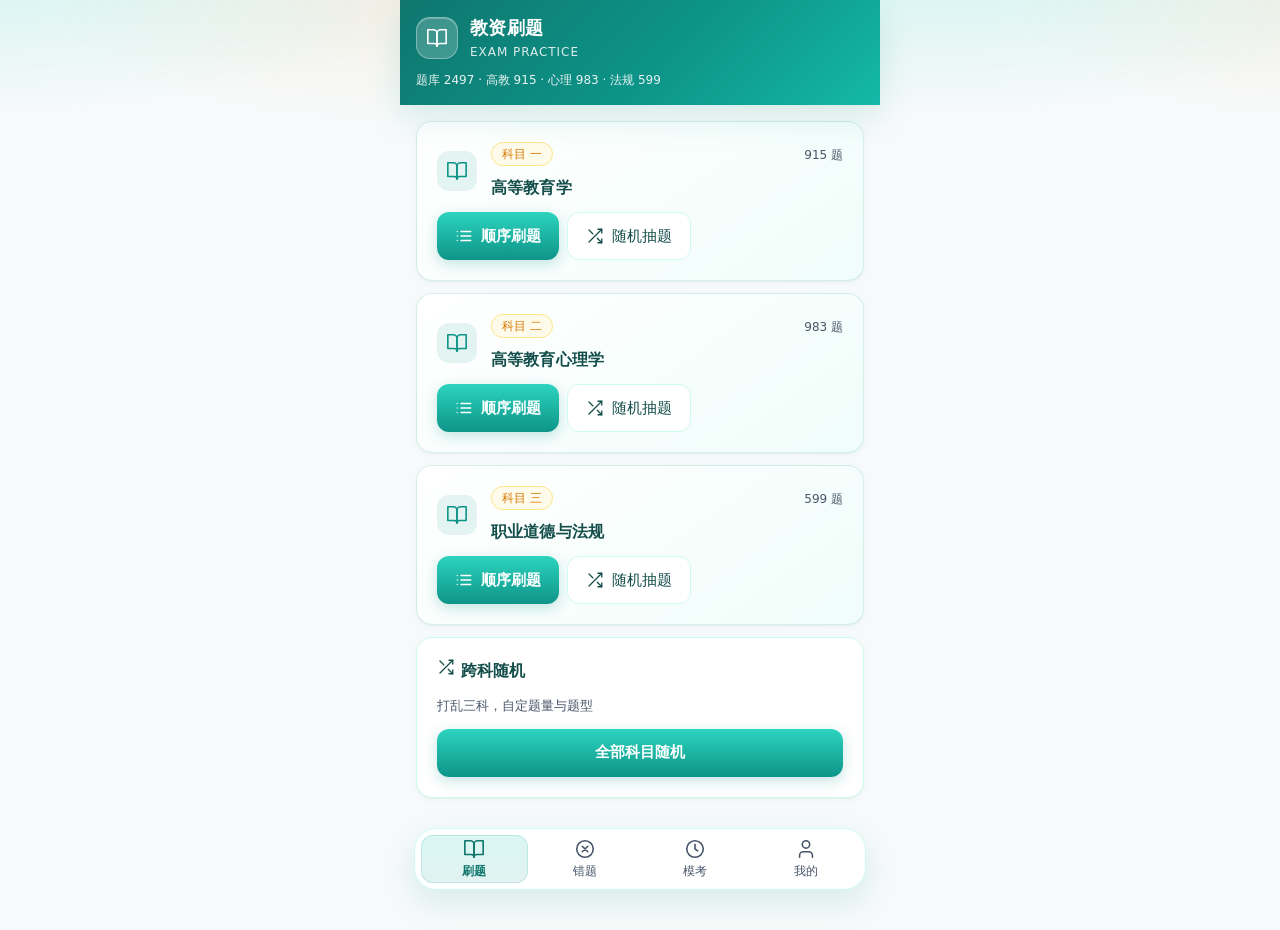
==== commit 7c5b638c: "fix: remove AI watermark from app UI for client demo" ====
--- a/index.html
+++ b/index.html
@@ -1,10 +1,16 @@
-<!-- AI生成 -->
 <!DOCTYPE html>
 <html lang="zh-CN">
 <head>
 <meta charset="UTF-8" />
 <meta name="viewport" content="width=device-width, initial-scale=1, viewport-fit=cover" />
 <meta name="theme-color" content="#0D9488" />
+<meta name="mobile-web-app-capable" content="yes" />
+<meta name="apple-mobile-web-app-capable" content="yes" />
+<meta name="apple-mobile-web-app-status-bar-style" content="default" />
+<meta name="apple-mobile-web-app-title" content="教资刷题" />
+<link rel="manifest" href="manifest.json" />
+<link rel="apple-touch-icon" href="assets/icons/apple-touch-icon.png" />
+<link rel="icon" type="image/png" href="assets/icons/icon-192.png" />
 <title>教资刷题</title>
 <link rel="stylesheet" href="assets/design-tokens.css" />
 <style>
@@ -352,6 +358,151 @@
     color: var(--color-muted-foreground);
     margin-top: 2px;
   }
+  .acc-row {
+    display: grid;
+    grid-template-columns: 72px 1fr 88px;
+    gap: 8px;
+    align-items: center;
+    margin-bottom: 8px;
+  }
+  .acc-label { font-size: var(--text-sm); color: var(--color-muted-foreground); }
+  .acc-bar {
+    height: 8px;
+    border-radius: var(--radius-pill);
+    background: var(--color-muted);
+    overflow: hidden;
+  }
+  .acc-fill {
+    height: 100%;
+    background: linear-gradient(90deg, var(--color-secondary), var(--color-primary));
+    border-radius: var(--radius-pill);
+  }
+  .acc-fill.soft {
+    background: linear-gradient(90deg, #FBBF24, var(--color-accent));
+  }
+  .acc-num {
+    font-size: var(--text-xs);
+    text-align: right;
+    font-variant-numeric: tabular-nums;
+  }
+  .weak-row {
+    display: flex;
+    justify-content: space-between;
+    align-items: center;
+    gap: 8px;
+    padding: 10px 0;
+    border-bottom: 1px solid var(--color-border);
+  }
+  .weak-row:last-child { border-bottom: 0; }
+  .weak-name { font-size: var(--text-base); font-weight: 550; }
+
+  .exam-bar {
+    display: flex;
+    align-items: center;
+    justify-content: space-between;
+    gap: 8px;
+    margin-bottom: 12px;
+  }
+  .exam-clock {
+    display: inline-flex;
+    align-items: center;
+    gap: 6px;
+    min-height: 36px;
+    padding: 4px 12px;
+    border-radius: var(--radius-pill);
+    background: #FFFBEB;
+    border: 1px solid #FDE68A;
+    color: var(--color-accent);
+    font-weight: 700;
+    font-variant-numeric: tabular-nums;
+    font-size: var(--text-md);
+  }
+  .exam-clock.warn {
+    background: var(--color-red-50);
+    border-color: #FECACA;
+    color: var(--color-destructive);
+  }
+  .exam-progress-text {
+    font-size: var(--text-xs);
+    color: var(--color-muted-foreground);
+    font-variant-numeric: tabular-nums;
+  }
+  .sheet {
+    margin-top: 12px;
+  }
+  .sheet-grid {
+    display: grid;
+    grid-template-columns: repeat(10, 1fr);
+    gap: 6px;
+  }
+  .sheet-cell {
+    aspect-ratio: 1;
+    min-height: 28px;
+    border: 1px solid var(--color-border);
+    border-radius: 8px;
+    background: var(--color-card);
+    font-size: 11px;
+    display: grid;
+    place-items: center;
+    color: var(--color-muted-foreground);
+    padding: 0;
+  }
+  .sheet-cell.answered {
+    background: var(--color-muted);
+    border-color: var(--color-primary);
+    color: var(--color-primary);
+    font-weight: 650;
+  }
+  .sheet-cell.current {
+    outline: 2px solid var(--color-ring);
+    outline-offset: 1px;
+  }
+
+  .modal-backdrop {
+    position: fixed;
+    inset: 0;
+    background: rgba(15, 23, 42, 0.4);
+    display: none;
+    align-items: center;
+    justify-content: center;
+    z-index: 50;
+    padding: 24px;
+  }
+  .modal-backdrop.open { display: flex; }
+  .modal-card {
+    width: min(360px, 100%);
+    background: var(--color-card);
+    border-radius: var(--radius-lg);
+    padding: 20px;
+    box-shadow: var(--shadow-md);
+    border: 1px solid var(--color-border);
+  }
+  .modal-card h3 {
+    margin: 0 0 8px;
+    font-size: var(--text-md);
+  }
+  .modal-card p {
+    margin: 0 0 16px;
+    color: var(--color-muted-foreground);
+    font-size: var(--text-base);
+  }
+  .toast {
+    position: fixed;
+    left: 50%;
+    bottom: 100px;
+    transform: translateX(-50%);
+    background: rgba(15, 23, 42, 0.92);
+    color: #fff;
+    padding: 10px 16px;
+    border-radius: var(--radius-pill);
+    font-size: var(--text-sm);
+    z-index: 60;
+    opacity: 0;
+    pointer-events: none;
+    transition: opacity 0.2s ease;
+    max-width: 80vw;
+  }
+  .toast.show { opacity: 1; }
   .result-line {
     display: flex;
     align-items: center;
@@ -384,8 +535,6 @@
 </style>
 </head>
 <body>
-<p data-aigc-mark="1" style="margin:0 0 8px;font-size:10px;line-height:1.3;color:#6b6560;font-weight:400;">AI生成</p>
-
 <svg xmlns="http://www.w3.org/2000/svg" style="display:none" aria-hidden="true">
   <symbol id="i-book" viewBox="0 0 24 24"><path d="M2 3h6a4 4 0 0 1 4 4v14a3 3 0 0 0-3-3H2z"/><path d="M22 3h-6a4 4 0 0 0-4 4v14a3 3 0 0 1 3-3h7z"/></symbol>
   <symbol id="i-x-circle" viewBox="0 0 24 24"><circle cx="12" cy="12" r="9"/><path d="m15 9-6 6M9 9l6 6"/></symbol>
@@ -424,6 +573,24 @@
     <svg class="icon" aria-hidden="true"><use href="#i-user"/></svg>我的
   </button>
 </nav>
+<div class="modal-backdrop" id="modal" role="dialog" aria-modal="true" aria-labelledby="modalTitle" hidden>
+  <div class="modal-card">
+    <h3 id="modalTitle">确认</h3>
+    <p id="modalMsg"></p>
+    <div class="row" style="margin-top:0">
+      <button type="button" class="btn ghost" id="modalCancel">取消</button>
+      <button type="button" class="btn" id="modalOk">确定</button>
+    </div>
+  </div>
+</div>
+<div class="toast" id="toast" role="status" aria-live="polite"></div>
+<div class="card install-bar hidden" id="installBar" style="position:fixed;left:50%;transform:translateX(-50%);bottom:calc(88px + env(safe-area-inset-bottom,0px));width:min(452px,calc(100% - 24px));z-index:40;display:flex;align-items:center;justify-content:space-between;gap:8px">
+  <div>
+    <div style="font-weight:650">安装到手机</div>
+    <div class="muted">离线可刷 · 如 App 一般使用</div>
+  </div>
+  <button type="button" class="btn" id="installBtn">安装</button>
+</div>
 <script src="bank.js"></script>
 <script>
 (function () {
@@ -438,9 +605,23 @@
 
   let practiceSession = null;
   let examSession = null;
+  let deferredPrompt = null;
 
   function bankReady() {
     return Array.isArray(window.BANK) && window.BANK.length > 0;
+  }
+
+  function emptyStats() {
+    return {
+      answered: 0,
+      correct: 0,
+      bySubject: {
+        edu: { answered: 0, correct: 0 },
+        psy: { answered: 0, correct: 0 },
+        law: { answered: 0, correct: 0 },
+      },
+      keyPoints: {},
+    };
   }
 
   function emptyState() {
@@ -449,6 +630,7 @@
       progress: {},
       exams: [],
       settings: { autoRemoveWrong: false },
+      stats: emptyStats(),
     };
   }
 
@@ -457,6 +639,7 @@
       const raw = localStorage.getItem(STATE_KEY);
       if (!raw) return emptyState();
       const s = JSON.parse(raw);
+      const base = emptyState();
       return {
         wrong: Array.isArray(s.wrong) ? s.wrong : [],
         progress: s.progress || {},
@@ -464,6 +647,12 @@
         settings: {
           autoRemoveWrong: !!((s.settings || {}).autoRemoveWrong),
         },
+        stats: {
+          answered: (s.stats && s.stats.answered) || 0,
+          correct: (s.stats && s.stats.correct) || 0,
+          bySubject: Object.assign(base.stats.bySubject, (s.stats && s.stats.bySubject) || {}),
+          keyPoints: (s.stats && s.stats.keyPoints) || {},
+        },
       };
     } catch (e) {
       try {
@@ -473,11 +662,31 @@
     }
   }
 
+  function recordAttempt(state, q, ok) {
+    if (!state.stats) state.stats = emptyStats();
+    const st = state.stats;
+    st.answered += 1;
+    if (ok) st.correct += 1;
+    const sub = q.subject in st.bySubject ? q.subject : "edu";
+    if (!st.bySubject[sub]) st.bySubject[sub] = { answered: 0, correct: 0 };
+    st.bySubject[sub].answered += 1;
+    if (ok) st.bySubject[sub].correct += 1;
+    const kp = (q.keyPoint || "未分类").trim() || "未分类";
+    if (!st.keyPoints[kp]) st.keyPoints[kp] = { answered: 0, wrong: 0 };
+    st.keyPoints[kp].answered += 1;
+    if (!ok) st.keyPoints[kp].wrong += 1;
+  }
+
+  function saveSeqProgress(state, subject, idx) {
+    if (subject === "all") return;
+    state.progress[subject] = idx;
+  }
+
   function saveState(state) {
     try {
       localStorage.setItem(STATE_KEY, JSON.stringify(state));
     } catch (e) {
-      alert("进度保存失败，已尝试继续");
+      showToast("进度保存失败，已尝试继续");
     }
   }
 
@@ -531,6 +740,45 @@
 
   function removeWrong(state, uid) {
     state.wrong = state.wrong.filter((x) => x !== uid);
+  }
+
+  function showToast(msg) {
+    const el = document.getElementById("toast");
+    if (!el) return;
+    el.textContent = msg;
+    el.classList.add("show");
+    clearTimeout(showToast._t);
+    showToast._t = setTimeout(() => el.classList.remove("show"), 1800);
+  }
+
+  function showConfirm(message, onOk) {
+    const modal = document.getElementById("modal");
+    const msg = document.getElementById("modalMsg");
+    const ok = document.getElementById("modalOk");
+    const cancel = document.getElementById("modalCancel");
+    if (!modal || !ok || !cancel) {
+      // last-resort: never block submit on missing dialog
+      onOk();
+      return;
+    }
+    msg.textContent = message;
+    modal.hidden = false;
+    modal.classList.add("open");
+    function close() {
+      modal.classList.remove("open");
+      modal.hidden = true;
+      ok.removeEventListener("click", onYes);
+      cancel.removeEventListener("click", onNo);
+    }
+    function onYes() {
+      close();
+      onOk();
+    }
+    function onNo() {
+      close();
+    }
+    ok.addEventListener("click", onYes);
+    cancel.addEventListener("click", onNo);
   }
 
   function showTab(name) {
@@ -569,7 +817,7 @@
 
   function startSession(list, subject, modeLabel) {
     if (!list.length) {
-      alert("该科暂无题");
+      showToast("该科暂无题");
       return;
     }
     practiceSession = {
@@ -584,7 +832,21 @@
   }
 
   function startSeq(subject) {
-    startSession(filterBySubject(subject), subject, "顺序");
+    const list = filterBySubject(subject);
+    const saved = (JZ.loadState().progress || {})[subject];
+    const session = {
+      list: list,
+      idx: 0,
+      subject: subject,
+      modeLabel: "顺序",
+      selected: [],
+      locked: false,
+    };
+    if (saved && saved > 0 && saved < list.length) {
+      session.idx = saved;
+    }
+    practiceSession = session;
+    JZ.showTab("practice");
   }
 
   function startRand(subject) {
@@ -734,6 +996,10 @@
     });
     if (!ok) addWrong(state, q);
     else if (state.settings.autoRemoveWrong) removeWrong(state, q.uid);
+    recordAttempt(state, q, ok);
+    if (s.modeLabel === "顺序" || s.modeLabel === "顺序刷题") {
+      saveSeqProgress(state, s.subject, s.idx + 1);
+    }
     JZ.saveState(state);
     const actions = document.getElementById("actions");
     actions.innerHTML =
@@ -972,7 +1238,7 @@
         };
         const list = assemblePaper(window.BANK, opts);
         if (!list.length) {
-          alert("题量不足，无法组卷");
+          showToast("题量不足，无法组卷");
           return;
         }
         const minutes = parseInt(document.getElementById("exMin").value, 10);
@@ -987,12 +1253,58 @@
           timer: null,
         };
         if (examSession.lackHint)
-          alert("题型不足已自动补齐：" + examSession.lackHint);
+          showToast("题型不足已补齐：" + examSession.lackHint);
         drawExam(main);
       });
       return;
     }
     drawExam(main);
+  }
+
+  function fmtClock(sec) {
+    const m = Math.floor(sec / 60);
+    const s = sec % 60;
+    return m + ":" + String(s).padStart(2, "0");
+  }
+
+  function answeredCount(session) {
+    let n = 0;
+    session.list.forEach((q) => {
+      const a = session.answers[q.uid];
+      if (a && a.length) n += 1;
+    });
+    return n;
+  }
+
+  function renderAnswerSheet(s, main) {
+    const sheet = document.getElementById("exSheet");
+    if (!sheet) return;
+    sheet.innerHTML = s.list
+      .map((q, i) => {
+        const a = s.answers[q.uid];
+        const cls =
+          "sheet-cell" +
+          (a && a.length ? " answered" : "") +
+          (i === s.idx ? " current" : "");
+        return (
+          '<button type="button" class="' +
+          cls +
+          '" data-i="' +
+          i +
+          '" aria-label="第 ' +
+          (i + 1) +
+          ' 题">' +
+          (i + 1) +
+          "</button>"
+        );
+      })
+      .join("");
+    sheet.querySelectorAll("[data-i]").forEach((btn) => {
+      btn.addEventListener("click", () => {
+        s.idx = parseInt(btn.dataset.i, 10);
+        drawExam(document.getElementById("main"));
+      });
+    });
   }
 
   function drawExam(main) {
@@ -1002,30 +1314,38 @@
     const left = s.deadline
       ? Math.max(0, Math.floor((s.deadline - Date.now()) / 1000))
       : null;
-    const timeTxt =
-      left == null
-        ? "不限时"
-        : "剩余 " +
-          Math.floor(left / 60) +
-          ":" +
-          String(left % 60).padStart(2, "0");
+    const done = answeredCount(s);
     main.innerHTML =
-      '<div class="card"><div class="qhead"><div><span class="badge accent">' +
+      '<div class="card">' +
+      '<div class="exam-bar"><div class="exam-clock' +
+      (left != null && left < 300 ? " warn" : "") +
+      '" id="exClock">' +
+      icon("clock", "icon-sm") +
+      (left == null ? "不限时" : fmtClock(left)) +
+      '</div><div class="exam-progress-text">' +
+      done +
+      "/" +
+      s.list.length +
+      " 已答 · 第 " +
+      (s.idx + 1) +
+      " 题</div></div>" +
+      '<div><span class="badge accent">' +
       (TYPE_LABEL[q.type] || "") +
       '</span><span class="badge">' +
       s.modeLabel +
-      '</span></div><div class="qindex" id="exClock">' +
-      (s.idx + 1) +
-      "/" +
-      s.list.length +
-      " · " +
-      timeTxt +
-      '</div></div><div class="stem">' +
+      "</span></div>" +
+      '<div class="progress-track"><div class="progress-fill" style="width:' +
+      Math.round((done / s.list.length) * 100) +
+      '%"></div></div>' +
+      '<div class="stem">' +
       escapeHtml(q.stem) +
       '</div><div id="opts"></div><div class="row">' +
       '<button type="button" class="btn ghost" id="exPrev">上一题</button>' +
       '<button type="button" class="btn ghost" id="exNext">下一题</button>' +
-      '<button type="button" class="btn" id="exSubmit">交卷</button></div></div>';
+      '<button type="button" class="btn" id="exSubmit">交卷</button></div>' +
+      '<div class="sheet"><h2>答题卡</h2><div class="sheet-grid" id="exSheet"></div></div>' +
+      "</div>";
+    renderAnswerSheet(s, main);
     const opts = document.getElementById("opts");
     const choices =
       q.type === "judge"
@@ -1068,6 +1388,22 @@
           btn.classList.add("selected");
         }
         s.answers[q.uid] = cur;
+        renderAnswerSheet(s, main);
+        const pt = document.querySelector(".exam-progress-text");
+        if (pt) {
+          pt.textContent =
+            answeredCount(s) +
+            "/" +
+            s.list.length +
+            " 已答 · 第 " +
+            (s.idx + 1) +
+            " 题";
+        }
+        const fill = document.querySelector(".progress-fill");
+        if (fill) {
+          fill.style.width =
+            Math.round((answeredCount(s) / s.list.length) * 100) + "%";
+        }
       });
     });
     document.getElementById("exPrev").addEventListener("click", () => {
@@ -1078,9 +1414,14 @@
       if (s.idx < s.list.length - 1) s.idx += 1;
       drawExam(main);
     });
-    document
-      .getElementById("exSubmit")
-      .addEventListener("click", () => submitExam(main, false));
+    document.getElementById("exSubmit").addEventListener("click", () => {
+      const remain = s.list.length - answeredCount(s);
+      const msg =
+        remain > 0
+          ? "还有 " + remain + " 题未作答，确认交卷？"
+          : "确认交卷？交卷后不可修改答案。";
+      showConfirm(msg, () => submitExam(main, false));
+    });
     if (s.deadline) {
       if (s.timer) clearInterval(s.timer);
       s.timer = setInterval(() => {
@@ -1090,20 +1431,15 @@
           submitExam(document.getElementById("main"), true);
         } else {
           const el = document.getElementById("exClock");
-          if (el && s.list[s.idx]) {
+          if (el) {
             const sec = Math.max(
               0,
               Math.floor((s.deadline - Date.now()) / 1000)
             );
-            el.textContent =
-              s.idx +
-              1 +
-              "/" +
-              s.list.length +
-              " · 剩余 " +
-              Math.floor(sec / 60) +
-              ":" +
-              String(sec % 60).padStart(2, "0");
+            el.innerHTML =
+              '<svg class="icon icon-sm" aria-hidden="true"><use href="#i-clock"/></svg>' +
+              fmtClock(sec);
+            el.classList.toggle("warn", sec < 300);
           }
         }
       }, 1000);
@@ -1116,11 +1452,13 @@
     s.submitted = true;
     if (s.timer) clearInterval(s.timer);
     let right = 0;
+    const state = JZ.loadState();
     s.list.forEach((q) => {
       const ok = JZ.scoreAnswer(q.type, s.answers[q.uid] || [], q.answer);
       if (ok) right += 1;
-    });
-    const state = JZ.loadState();
+      recordAttempt(state, q, ok);
+      if (!ok) addWrong(state, q);
+    });
     state.exams.unshift({
       at: new Date().toISOString().slice(0, 16).replace("T", " "),
       right: right,
@@ -1186,41 +1524,138 @@
           addWrong(state, q);
       });
       JZ.saveState(state);
-      alert("错题已入本");
-    });
+      showToast("错题已入本");
+    });
+  }
+
+  function pct(n, d) {
+    if (!d) return "—";
+    return Math.round((n / d) * 100) + "%";
+  }
+
+  function weakKeyPoints(stats, limit) {
+    const list = Object.keys(stats.keyPoints || {}).map((k) => ({
+      name: k,
+      wrong: stats.keyPoints[k].wrong || 0,
+      answered: stats.keyPoints[k].answered || 0,
+    }));
+    return list
+      .filter((x) => x.wrong > 0)
+      .sort((a, b) => b.wrong - a.wrong || b.answered - a.answered)
+      .slice(0, limit || 8);
   }
 
   function renderMe(main) {
     const state = JZ.loadState();
     const total = window.BANK.length;
+    const st = state.stats || emptyStats();
+    const weak = weakKeyPoints(st, 8);
+    const subRows = ["edu", "psy", "law"]
+      .map((s) => {
+        const row = st.bySubject[s] || { answered: 0, correct: 0 };
+        const p = row.answered ? Math.round((row.correct / row.answered) * 100) : 0;
+        return (
+          '<div class="acc-row"><div class="acc-label">' +
+          subjName[s] +
+          '</div><div class="acc-bar"><div class="acc-fill" style="width:' +
+          p +
+          '%"></div></div><div class="acc-num">' +
+          pct(row.correct, row.answered) +
+          '<span class="muted"> ' +
+          row.correct +
+          "/" +
+          row.answered +
+          "</span></div></div>"
+        );
+      })
+      .join("");
+    const progRows = ["edu", "psy", "law"]
+      .map((s) => {
+        const bankN = filterBySubject(s).length;
+        const done = (state.progress || {})[s] || 0;
+        const p = bankN ? Math.min(100, Math.round((done / bankN) * 100)) : 0;
+        return (
+          '<div class="acc-row"><div class="acc-label">' +
+          subjName[s] +
+          '</div><div class="acc-bar"><div class="acc-fill soft" style="width:' +
+          p +
+          '%"></div></div><div class="acc-num">' +
+          done +
+          "/" +
+          bankN +
+          "</div></div>"
+        );
+      })
+      .join("");
     main.innerHTML =
       '<div class="card"><h2>' +
       icon("user", "icon-sm") +
-      ' 我的</h2>' +
+      ' 学习数据</h2>' +
+      '<div class="stat-grid"><div class="stat"><div class="n">' +
+      st.answered +
+      '</div><div class="l">已作答</div></div><div class="stat"><div class="n">' +
+      pct(st.correct, st.answered) +
+      '</div><div class="l">总正确率</div></div><div class="stat"><div class="n">' +
+      state.wrong.length +
+      '</div><div class="l">错题</div></div></div>' +
+      '<h2 style="margin-top:16px">分科正确率</h2>' +
+      subRows +
+      '<h2 style="margin-top:16px">顺序进度</h2>' +
+      progRows +
+      "</div>" +
+      '<div class="card"><h2>' +
+      icon("pencil", "icon-sm") +
+      ' 薄弱知识点</h2>' +
+      (weak.length
+        ? weak
+            .map(
+              (w) =>
+                '<div class="weak-row"><div><div class="weak-name">' +
+                escapeHtml(w.name) +
+                '</div><div class="muted">错 ' +
+                w.wrong +
+                " / 做 " +
+                w.answered +
+                '</div></div><span class="badge gold">优先复习</span></div>'
+            )
+            .join("")
+        : '<p class="muted">暂无错题知识点，多刷几题就会出现。</p>') +
+      "</div>" +
+      '<div class="card"><h2>题库与设置</h2>' +
       '<div class="stat-grid"><div class="stat"><div class="n">' +
       total +
       '</div><div class="l">题库</div></div><div class="stat"><div class="n">' +
+      state.exams.length +
+      '</div><div class="l">模考</div></div><div class="stat"><div class="n">' +
       state.wrong.length +
-      '</div><div class="l">错题</div></div><div class="stat"><div class="n">' +
-      state.exams.length +
-      '</div><div class="l">模考</div></div></div>' +
+      '</div><div class="l">错题本</div></div></div>' +
       '<p class="muted" style="margin-top:12px">多选计分：全对才算对（固定）</p>' +
       '<label><input type="checkbox" id="autoOff" ' +
       (state.settings.autoRemoveWrong ? "checked" : "") +
       " /> 错题做对后自动移出</label>" +
-      '<div class="row"><button type="button" class="btn danger" id="clearAll">清空进度与错题</button></div></div>';
+      '<div class="row"><button type="button" class="btn ghost" id="installFromMe">安装到手机桌面</button>' +
+      '<button type="button" class="btn danger" id="clearAll">清空进度与数据</button></div></div>';
+    document.getElementById("installFromMe").addEventListener("click", () => {
+      promptInstall();
+    });
     document.getElementById("autoOff").addEventListener("change", (e) => {
       state.settings.autoRemoveWrong = e.target.checked;
       JZ.saveState(state);
     });
     document.getElementById("clearAll").addEventListener("click", () => {
-      if (!confirm("确认清空错题与进度？")) return;
-      const s = emptyState();
-      s.settings = state.settings;
-      JZ.saveState(s);
-      renderMe(main);
-    });
-  }
+      showConfirm("确认清空错题、进度与学习数据？", () => {
+        const s = emptyState();
+        s.settings = state.settings;
+        JZ.saveState(s);
+        renderMe(main);
+        showToast("已清空");
+      });
+    });
+  }
+
+  document.getElementById("installBtn").addEventListener("click", () => {
+    if (window.JZ && JZ.promptInstall) JZ.promptInstall();
+  });
 
   document.getElementById("tabbar").addEventListener("click", (e) => {
     const btn = e.target.closest("button[data-tab]");
@@ -1236,7 +1671,41 @@
     TYPE_LABEL: TYPE_LABEL,
     assemblePaper: assemblePaper,
     pickRandom: pickRandom,
+    promptInstall: promptInstall,
+    canInstall: function () {
+      return !!deferredPrompt;
+    },
   };
+  window.addEventListener("beforeinstallprompt", (e) => {
+    e.preventDefault();
+    deferredPrompt = e;
+    const bar = document.getElementById("installBar");
+    if (bar) bar.classList.remove("hidden");
+  });
+  window.addEventListener("appinstalled", () => {
+    deferredPrompt = null;
+    const bar = document.getElementById("installBar");
+    if (bar) bar.classList.add("hidden");
+    showToast("已安装到桌面");
+  });
+
+  function promptInstall() {
+    if (!deferredPrompt) {
+      showToast("请用浏览器菜单「添加到主屏幕」");
+      return;
+    }
+    deferredPrompt.prompt();
+    deferredPrompt.userChoice.then(() => {
+      deferredPrompt = null;
+    });
+  }
+
+  if ("serviceWorker" in navigator) {
+    window.addEventListener("load", () => {
+      navigator.serviceWorker.register("sw.js").catch(() => {});
+    });
+  }
+
   showTab("practice");
 })();
 </script>
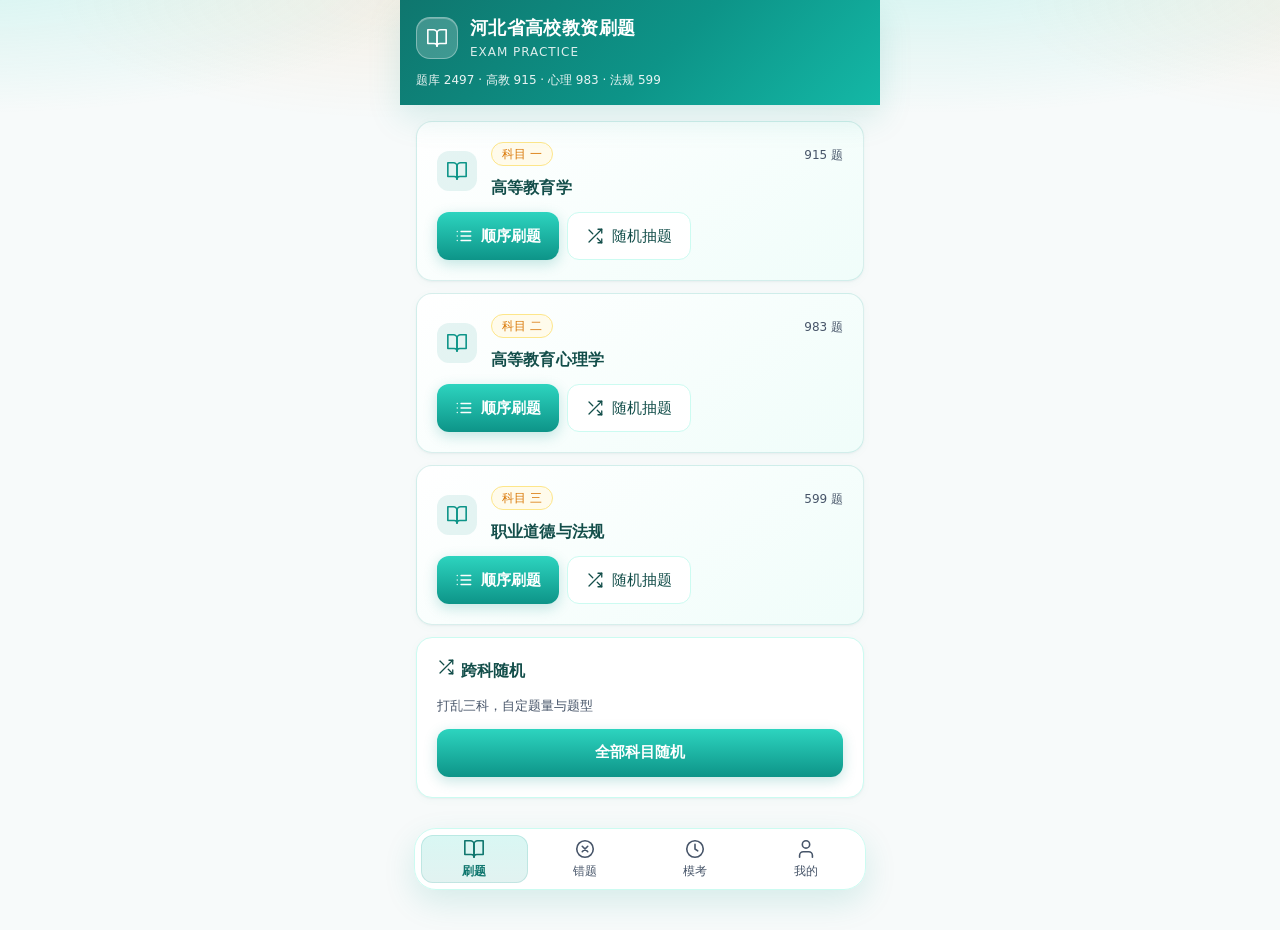
==== commit 25e400c9: "feat: rename app to 河北省高校教资刷题" ====
--- a/index.html
+++ b/index.html
@@ -7,11 +7,11 @@
 <meta name="mobile-web-app-capable" content="yes" />
 <meta name="apple-mobile-web-app-capable" content="yes" />
 <meta name="apple-mobile-web-app-status-bar-style" content="default" />
-<meta name="apple-mobile-web-app-title" content="教资刷题" />
+<meta name="apple-mobile-web-app-title" content="河北省高校教资刷题" />
 <link rel="manifest" href="manifest.json" />
 <link rel="apple-touch-icon" href="assets/icons/apple-touch-icon.png" />
 <link rel="icon" type="image/png" href="assets/icons/icon-192.png" />
-<title>教资刷题</title>
+<title>河北省高校教资刷题</title>
 <link rel="stylesheet" href="assets/design-tokens.css" />
 <style>
   * { box-sizing: border-box; -webkit-tap-highlight-color: transparent; }
@@ -532,9 +532,25 @@
   @media (min-width: 768px) {
     main { max-width: 480px; margin: 0 auto; }
   }
+  [data-aigc-mark], .aigc-mark { display: none !important; }
 </style>
 </head>
 <body>
+<script>
+  (function () {
+    function wipe() {
+      document.querySelectorAll('[data-aigc-mark], .aigc-mark').forEach(function (el) { el.remove(); });
+      document.querySelectorAll('p, div, span').forEach(function (el) {
+        if ((el.textContent || '').trim() === 'AI生成' && el.children.length === 0) el.remove();
+      });
+    }
+    wipe();
+    if (window.MutationObserver) {
+      new MutationObserver(wipe).observe(document.documentElement, { childList: true, subtree: true });
+    }
+  })();
+</script>
+
 <svg xmlns="http://www.w3.org/2000/svg" style="display:none" aria-hidden="true">
   <symbol id="i-book" viewBox="0 0 24 24"><path d="M2 3h6a4 4 0 0 1 4 4v14a3 3 0 0 0-3-3H2z"/><path d="M22 3h-6a4 4 0 0 0-4 4v14a3 3 0 0 1 3-3h7z"/></symbol>
   <symbol id="i-x-circle" viewBox="0 0 24 24"><circle cx="12" cy="12" r="9"/><path d="m15 9-6 6M9 9l6 6"/></symbol>
@@ -552,7 +568,7 @@
       <svg class="icon" style="stroke:#fff"><use href="#i-book"/></svg>
     </div>
     <div>
-      <h1>教资刷题</h1>
+      <h1>河北省高校教资刷题</h1>
       <p>EXAM PRACTICE</p>
     </div>
   </div>
